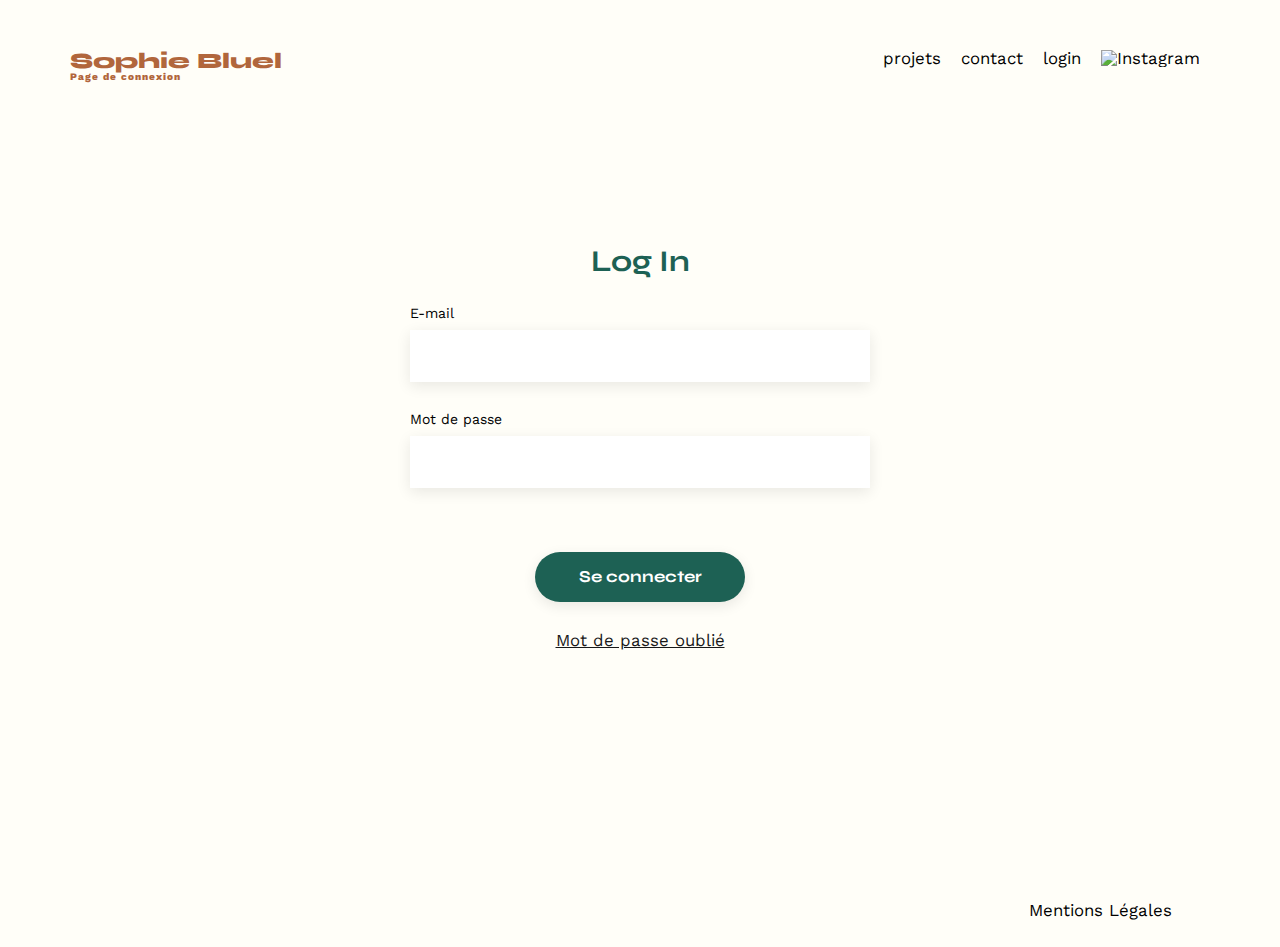
==== FrontEnd/login.html @ 57009520 "intégration login page + logic connexion" ====
<!DOCTYPE html>
<html lang="fr">
     <head>
          <meta charset="UTF-8" />
          <title>Sophie Bluel - Page de connexion</title>
          <meta
               name="viewport"
               content="width=device-width, initial-scale=1.0"
          />
          <link rel="preconnect" href="https://fonts.googleapis.com" />
          <link rel="preconnect" href="https://fonts.gstatic.com" crossorigin />
          <link
               href="https://fonts.googleapis.com/css2?family=Syne:wght@700;800&family=Work+Sans&display=swap"
               rel="stylesheet"
          />
          <meta name="description" content="" />
          <link rel="stylesheet" href="./assets/style.css" />
          <script async="true" src="script.js"></script>
     </head>
     <body>
          <header>
               <h1>Sophie Bluel <span>Page de connexion</span></h1>
               <nav>
                    <ul>
                         <li>projets</li>
                         <li>contact</li>
                         <li>login</li>
                         <li>
                              <img
                                   src="./assets/icons/instagram.png"
                                   alt="Instagram"
                              />
                         </li>
                    </ul>
               </nav>
          </header>
          <main>
               <section class="section_wrap">
                    <div class="from_wrap">
                         <h2>Log In</h2>
                         <form id="login">
                              <label for="email">E-mail</label>
                              <input
                                   id="email"
                                   type="email"
                                   name="email"
                                   placeholder=""
                                   required
                              />
                              <label for="password">Mot de passe</label>
                              <input
                                   id="password"
                                   type="password"
                                   name="password"
                                   placeholder=""
                                   required
                              />
                              <input type="submit" value="Se connecter" />
                              <a href="#">Mot de passe oublié</a>
                         </form>
                    </div>
               </section>
          </main>

          <footer>
               <nav>
                    <ul>
                         <li>Mentions Légales</li>
                    </ul>
               </nav>
          </footer>
     </body>
</html>
---- FrontEnd/assets/style.css ----
/* http://meyerweb.com/eric/tools/css/reset/
   v2.0 | 20110126
   License: none (public domain)
*/

html,
body,
div,
span,
applet,
object,
iframe,
h1,
h2,
h3,
h4,
h5,
h6,
p,
blockquote,
pre,
a,
abbr,
acronym,
address,
big,
cite,
code,
del,
dfn,
em,
img,
ins,
kbd,
q,
s,
samp,
small,
strike,
strong,
sub,
sup,
tt,
var,
b,
u,
i,
center,
dl,
dt,
dd,
ol,
ul,
li,
fieldset,
form,
label,
legend,
table,
caption,
tbody,
tfoot,
thead,
tr,
th,
td,
article,
aside,
canvas,
details,
embed,
figure,
figcaption,
footer,
header,
hgroup,
menu,
nav,
output,
ruby,
section,
summary,
time,
mark,
audio,
video {
     margin: 0;
     padding: 0;
     border: 0;
     font-size: 100%;
     font: inherit;
     vertical-align: baseline;
}
/* HTML5 display-role reset for older browsers */
article,
aside,
details,
figcaption,
figure,
footer,
header,
hgroup,
menu,
nav,
section {
     display: block;
}
body {
     line-height: 1;
     background-color: #fffef8;
}
ol,
ul {
     list-style: none;
}
blockquote,
q {
     quotes: none;
}
blockquote:before,
blockquote:after,
q:before,
q:after {
     content: '';
     content: none;
}
table {
     border-collapse: collapse;
     border-spacing: 0;
}
/** end reset css**/
body {
     max-width: 1140px;
     margin: auto;
     font-family: 'Work Sans';
     font-size: 14px;
}
header {
     display: flex;
     justify-content: space-between;
     margin: 50px 0;
}
section {
     margin: 50px 0;
}

h1 {
     display: flex;
     flex-direction: column;
     font-family: 'Syne';
     font-size: 22px;
     font-weight: 800;
     color: #b1663c;
}

h1 > span {
     font-family: 'Work Sans';
     font-size: 10px;
     letter-spacing: 0.1em;
}

h2 {
     font-family: 'Syne';
     font-weight: 700;
     font-size: 30px;
     color: #1d6154;
}
nav ul {
     display: flex;
     align-items: center;
     list-style-type: none;
}
nav li {
     padding: 0 10px;
     font-size: 1.2em;
}

li:hover {
     color: #b1663c;
}
#introduction {
     display: flex;
     align-items: center;
}
#introduction figure {
     flex: 1;
}
#introduction img {
     display: block;
     margin: auto;
     width: 80%;
}

#introduction article {
     flex: 1;
}
#introduction h2 {
     margin-bottom: 1em;
}

#introduction p {
     margin-bottom: 0.5em;
}
#portfolio h2 {
     text-align: center;
     margin-bottom: 1em;
}
.gallery {
     width: 100%;
     display: grid;
     grid-template-columns: 1fr 1fr 1fr;
     grid-column-gap: 20px;
     grid-row-gap: 20px;
}

.gallery img {
     width: 100%;
}
#contact {
     width: 50%;
     margin: auto;
}
#contact > * {
     text-align: center;
}
#contact h2 {
     margin-bottom: 20px;
}
#contact form {
     text-align: left;
     margin-top: 30px;
     display: flex;
     flex-direction: column;
}

#contact input {
     height: 50px;
     font-size: 1.2em;
     border: none;
     box-shadow: 0px 4px 14px rgba(0, 0, 0, 0.09);
}
#contact label {
     margin: 2em 0 1em 0;
}
#contact textarea {
     border: none;
     box-shadow: 0px 4px 14px rgba(0, 0, 0, 0.09);
}

.filter {
     display: flex;
     flex-direction: row;
     flex-wrap: wrap;
     max-width: 600px;
     margin: auto;
     justify-content: space-between;
     margin-bottom: 50px;
}

.filter a {
     background-color: transparent;
     padding: 10px 20px;
     color: #1d6154;
     font-size: 1.1em;
     border-radius: 30px;
     border: solid 1px #1d6154;
     cursor: pointer;
     font-family: 'Syne';
}
.filter a:hover {
     background-color: #1d6154;
     color: white;
}

.bouton.active {
     background-color: #1d6154;
     color: white;
}

input[type='submit'] {
     font-family: 'Syne';
     font-weight: 700;
     color: white;
     background-color: #1d6154;
     margin: 2em auto;
     width: 180px;
     text-align: center;
     border-radius: 60px;
}

footer nav ul {
     display: flex;
     justify-content: flex-end;
     margin: 2em;
}

/*style login*/
.section_wrap {
     height: 80vh;
     display: flex;
}
.from_wrap {
     margin: 10% auto auto auto;
     display: flex;
     flex-direction: column;
     justify-content: center;
}

.from_wrap h2 {
     margin: 0px auto 30px auto;
}
.from_wrap form {
     margin: auto;
     display: flex;
     flex-direction: column;
     width: 460px;
}

#login label {
     margin-bottom: 10px;
}

#login input {
     height: 50px;
     font-size: 1.2em;
     border: none;
     box-shadow: 0px 4px 14px rgba(0, 0, 0, 0.09);
     margin-bottom: 30px;
}

#login input[type='submit'] {
     width: 210px;
}
#login a {
     font-family: 'Work Sans';
     font-size: 1.2em;
     margin: auto;
     color: #181818;
     text-decoration: underline;
}
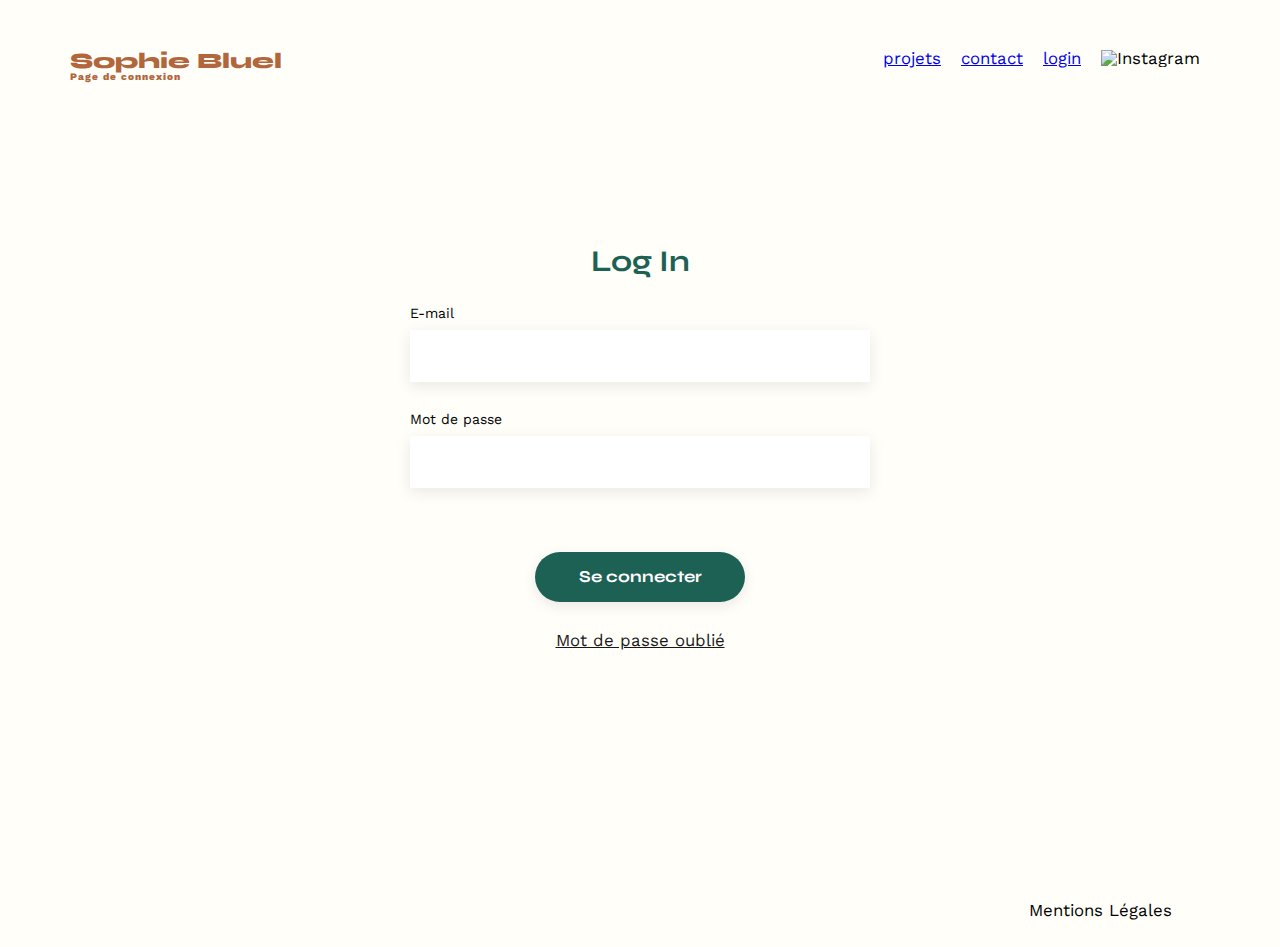
==== commit 65ebb3f1: "modale + logic delete" ====
--- a/FrontEnd/login.html
+++ b/FrontEnd/login.html
@@ -15,22 +15,39 @@
           />
           <meta name="description" content="" />
           <link rel="stylesheet" href="./assets/style.css" />
-          <script async="true" src="script.js"></script>
+          <script src="login.js"></script>
      </head>
      <body>
           <header>
                <h1>Sophie Bluel <span>Page de connexion</span></h1>
                <nav>
                     <ul>
-                         <li>projets</li>
-                         <li>contact</li>
-                         <li>login</li>
-                         <li>
-                              <img
-                                   src="./assets/icons/instagram.png"
-                                   alt="Instagram"
-                              />
-                         </li>
+                         <ul>
+                              <li>
+                                   <a
+                                        href="/Users/marco/Desktop/opc_project_3/Portfolio-architecte-sophie-bluel/FrontEnd/index.html#portfolio"
+                                        >projets</a
+                                   >
+                              </li>
+                              <li>
+                                   <a
+                                        href="/Users/marco/Desktop/opc_project_3/Portfolio-architecte-sophie-bluel/FrontEnd/index.html#contact"
+                                        >contact</a
+                                   >
+                              </li>
+                              <li>
+                                   <a
+                                        href="/Users/marco/Desktop/opc_project_3/Portfolio-architecte-sophie-bluel/FrontEnd/login.html"
+                                        >login</a
+                                   >
+                              </li>
+                              <li>
+                                   <img
+                                        src="./assets/icons/instagram.png"
+                                        alt="Instagram"
+                                   />
+                              </li>
+                         </ul>
                     </ul>
                </nav>
           </header>
--- a/FrontEnd/assets/style.css
+++ b/FrontEnd/assets/style.css
@@ -338,3 +338,112 @@
      color: #181818;
      text-decoration: underline;
 }
+
+.black {
+     width: 100%;
+     display: flex;
+     justify-content: center;
+
+     height: 50px;
+}
+
+.flex {
+     display: flex;
+     flex-direction: row;
+     justify-content: center;
+}
+
+.black a {
+     color: white;
+     display: flex;
+     flex-direction: row-reverse;
+     justify-content: center;
+     margin: auto;
+     align-items: center;
+     position: absolute;
+     width: 100%;
+     height: 50px;
+     background: black;
+     cursor: pointer;
+}
+.black img {
+     height: 20px;
+     width: auto;
+}
+.modify {
+     position: relative;
+}
+.modify a {
+     position: absolute;
+     display: flex;
+     flex-direction: row-reverse;
+     font-size: 14px;
+     font-family: 'Work Sans';
+     font-weight: 400;
+     right: -100px;
+     top: 5px;
+     cursor: pointer;
+}
+
+.modify img {
+     margin-right: 5px;
+}
+/*my modal*/
+
+.modal {
+     position: fixed;
+     display: flex;
+     align-items: center;
+     justify-content: center;
+     top: 0;
+     left: 0;
+     width: 100%;
+     height: 100%;
+     background-color: rgba(0, 0, 0, 0.8);
+}
+
+.modal-wraper {
+     width: 600px;
+     padding: 20px;
+     max-width: calc(100vh - 20px);
+     max-height: calc(100vh - 20px);
+     background-color: white;
+}
+
+.button_modal {
+     height: 40px;
+     font-size: 1em;
+     border: none;
+     box-shadow: 0px 4px 14px rgba(0, 0, 0, 0.09);
+     font-family: 'Syne';
+     font-weight: 700;
+     color: white;
+     background-color: #1d6154;
+     margin: 2em auto;
+     width: 200px;
+     text-align: center;
+     border-radius: 60px;
+     padding: 10px 30px;
+}
+.gallery_delete {
+     display: flex;
+     flex-direction: row;
+     flex-wrap: wrap;
+     gap: 10px;
+}
+.gallery_delete img {
+     width: 100px;
+}
+.delete_link {
+     position: relative;
+}
+.delete_link i {
+     padding: 5px;
+     border-radius: 5px;
+     background-color: black;
+     position: absolute;
+     top: 5px;
+     right: 3px;
+     cursor: pointer;
+     color: white;
+}
